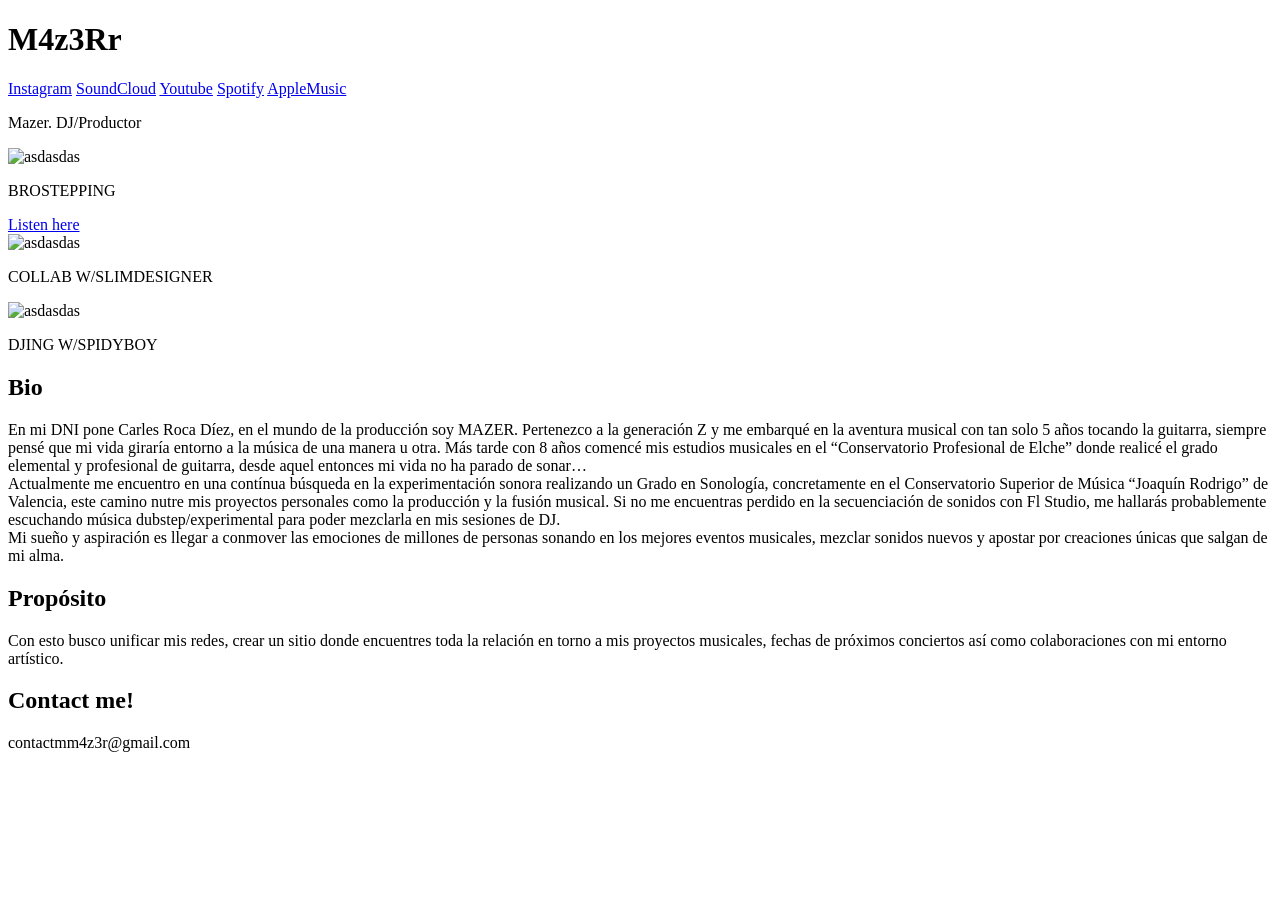
==== html/M4Z3Rr.html @ b8406f67 "Start" ====
<!DOCTYPE html>
<html lang="es">
  <head>
    <meta charset="UTF-8" />
    <title>M4Z3Rr</title>
    <link rel="stylesheet" href="css\style.css"/>
    <link
      href="https://fonts.googleapis.com/css2?family=Inter:wght@300;400;600;700&display=swap"
      rel="stylesheet"
    />
  </head>

  <body>
    <header>
      <div class="global">
        <div class="nombre">
          <h1>M4z3Rr</h1>
        </div>

        <div class="redes">
          <nav>
            <a
              href="https://www.instagram.com/mm4zer/"
              target="_blank"
              rel="noopener noreferrer"
              >Instagram</a
            >
            <a
              href="https://soundcloud.com/m4z3r-623345221?ref=whatsapp-image&p=a&c=1&si=0fdd82d1940a45239a0abf6e9e4c2237&utm_source=whatsapp&utm_medium=message&utm_campaign=social_sharing"
              target="_blank"
              rel="noopener noreferrer"
              >SoundCloud</a
            >
            <a
              href="https://www.youtube.com/@MM4Z3RR"
              target="_blank"
              rel="noopener noreferrer"
              >Youtube</a
            >
            <a href="#" target="_blank" rel="noopener noreferrer">Spotify</a>
            <a href="#" target="_blank" rel="noopener noreferrer">AppleMusic</a>
          </nav>
        </div>
      </div>
      <p class="productor">Mazer. DJ/Productor</p>
    </header>

    <main>
      <div class="content-box">
        <img class="portada" src="resources\portada.png" alt="asdasdas" />
        <div class="informacion">
          <p>BROSTEPPING</p>
          <a href="https://linktr.ee/mm4z3r">Listen here</a>
        </div>
      </div>
      <div class="content-box">
        <img class="portada" src="resources\m4z3r-logo-1.png" alt="asdasdas" />
        <div class="informacion">
          <p>COLLAB W/SLIMDESIGNER</p>
        </div>
      </div>
      <div class="content-box">
        <img class="portada" src="resources\m4z3r-djing-1-edited-1.png" alt="asdasdas" />
        <div class="informacion">
          <p>DJING W/SPIDYBOY</p>
        </div>
      </div>
      <!-- Cambiar esto a una nueva ventana dentro de la misma pagina -->
      <h2>Bio</h2>
      <div class="bio">
        <p>
          En mi DNI pone Carles Roca Díez, en el mundo de la producción soy
          MAZER. Pertenezco a la generación Z y me embarqué en la aventura
          musical con tan solo 5 años tocando la guitarra, siempre pensé que mi
          vida giraría entorno a la música de una manera u otra. Más tarde con 8
          años comencé mis estudios musicales en el “Conservatorio Profesional
          de Elche” donde realicé el grado elemental y profesional de guitarra,
          desde aquel entonces mi vida no ha parado de sonar… <br />
          Actualmente me encuentro en una contínua búsqueda en la
          experimentación sonora realizando un Grado en Sonología, concretamente
          en el Conservatorio Superior de Música “Joaquín Rodrigo” de Valencia,
          este camino nutre mis proyectos personales como la producción y la
          fusión musical. Si no me encuentras perdido en la secuenciación de
          sonidos con Fl Studio, me hallarás probablemente escuchando música
          dubstep/experimental para poder mezclarla en mis sesiones de DJ.
          <br />
          Mi sueño y aspiración es llegar a conmover las emociones de millones
          de personas sonando en los mejores eventos musicales, mezclar sonidos
          nuevos y apostar por creaciones únicas que salgan de mi alma.
        </p>
      </div>
      <h2>Propósito</h2>
      <div class="bio">
        <p>
          Con esto busco unificar mis redes, crear un sitio donde encuentres
          toda la relación en torno a mis proyectos musicales, fechas de
          próximos conciertos así como colaboraciones con mi entorno artístico.
        </p>
      </div>
      <h2>Contact me!</h2>
      <div class="bio">
        <p>contactmm4z3r@gmail.com</p>
      </div>
    </main>
  </body>
</html>
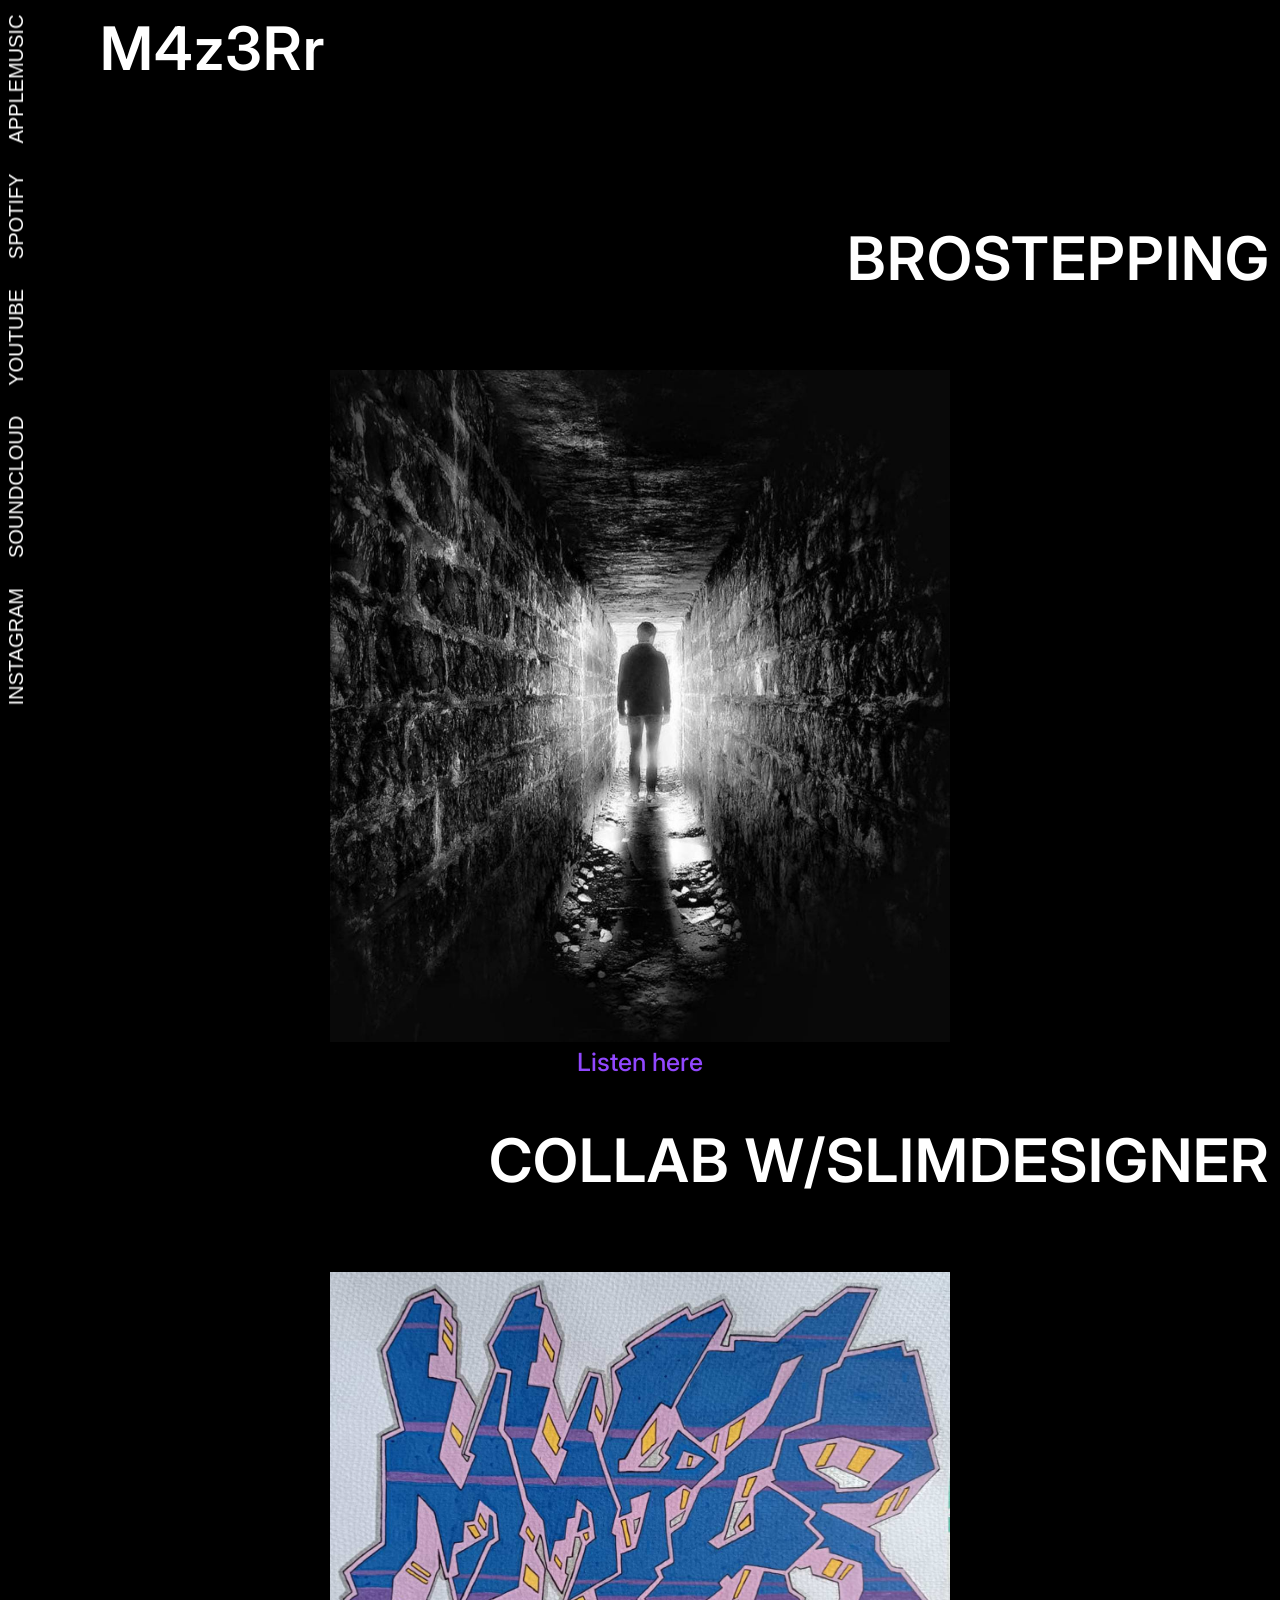
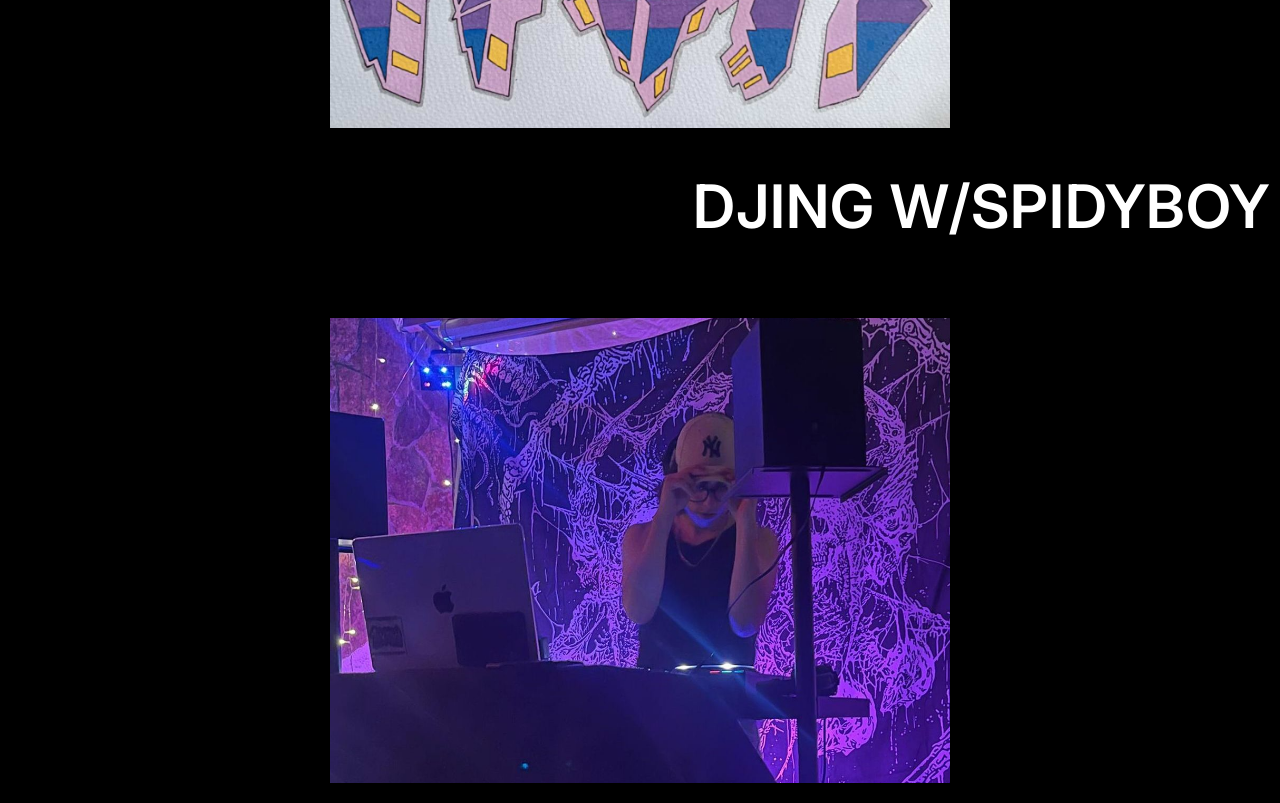
==== commit b14dcb36: "visual changes" ====
--- a/html/M4Z3Rr.html
+++ b/html/M4Z3Rr.html
@@ -1,106 +1,107 @@
 <!DOCTYPE html>
 <html lang="es">
-  <head>
-    <meta charset="UTF-8" />
-    <title>M4Z3Rr</title>
-    <link rel="stylesheet" href="css\style.css"/>
-    <link
-      href="https://fonts.googleapis.com/css2?family=Inter:wght@300;400;600;700&display=swap"
-      rel="stylesheet"
-    />
-  </head>
 
-  <body>
-    <header>
-      <div class="global">
-        <div class="nombre">
-          <h1>M4z3Rr</h1>
-        </div>
+<head>
+  <meta charset="UTF-8" />
+  <title>M4Z3Rr</title>
+  <link rel="stylesheet" href="\css\style.css" />
+  <link href="https://fonts.googleapis.com/css2?family=Inter:wght@300;400;600;700&display=swap" rel="stylesheet" />
+</head>
 
-        <div class="redes">
-          <nav>
-            <a
-              href="https://www.instagram.com/mm4zer/"
-              target="_blank"
-              rel="noopener noreferrer"
-              >Instagram</a
-            >
-            <a
-              href="https://soundcloud.com/m4z3r-623345221?ref=whatsapp-image&p=a&c=1&si=0fdd82d1940a45239a0abf6e9e4c2237&utm_source=whatsapp&utm_medium=message&utm_campaign=social_sharing"
-              target="_blank"
-              rel="noopener noreferrer"
-              >SoundCloud</a
-            >
-            <a
-              href="https://www.youtube.com/@MM4Z3RR"
-              target="_blank"
-              rel="noopener noreferrer"
-              >Youtube</a
-            >
-            <a href="#" target="_blank" rel="noopener noreferrer">Spotify</a>
-            <a href="#" target="_blank" rel="noopener noreferrer">AppleMusic</a>
-          </nav>
-        </div>
+<body>
+
+  <header>
+    <div class="global">
+      <div class="nombre">
+        <h1>M4z3Rr</h1>
       </div>
-      <p class="productor">Mazer. DJ/Productor</p>
-    </header>
+      <!--
+      <div class="redes">
+        <nav>
+          <a href="https://www.instagram.com/mm4zer/" target="_blank" rel="noopener noreferrer">Instagram</a>
+          <a href="https://soundcloud.com/m4z3r-623345221?ref=whatsapp-image&p=a&c=1&si=0fdd82d1940a45239a0abf6e9e4c2237&utm_source=whatsapp&utm_medium=message&utm_campaign=social_sharing"
+            target="_blank" rel="noopener noreferrer">SoundCloud</a>
+          <a href="https://www.youtube.com/@MM4Z3RR" target="_blank" rel="noopener noreferrer">Youtube</a>
+          <a href="#" target="_blank" rel="noopener noreferrer">Spotify</a>
+          <a href="#" target="_blank" rel="noopener noreferrer">AppleMusic</a>
+        </nav>
+      </div>
+      -->
+    </div>
+  </header>
 
-    <main>
-      <div class="content-box">
-        <img class="portada" src="resources\portada.png" alt="asdasdas" />
-        <div class="informacion">
-          <p>BROSTEPPING</p>
-          <a href="https://linktr.ee/mm4z3r">Listen here</a>
-        </div>
-      </div>
-      <div class="content-box">
-        <img class="portada" src="resources\m4z3r-logo-1.png" alt="asdasdas" />
-        <div class="informacion">
-          <p>COLLAB W/SLIMDESIGNER</p>
-        </div>
-      </div>
-      <div class="content-box">
-        <img class="portada" src="resources\m4z3r-djing-1-edited-1.png" alt="asdasdas" />
-        <div class="informacion">
-          <p>DJING W/SPIDYBOY</p>
-        </div>
-      </div>
-      <!-- Cambiar esto a una nueva ventana dentro de la misma pagina -->
-      <h2>Bio</h2>
-      <div class="bio">
-        <p>
-          En mi DNI pone Carles Roca Díez, en el mundo de la producción soy
-          MAZER. Pertenezco a la generación Z y me embarqué en la aventura
-          musical con tan solo 5 años tocando la guitarra, siempre pensé que mi
-          vida giraría entorno a la música de una manera u otra. Más tarde con 8
-          años comencé mis estudios musicales en el “Conservatorio Profesional
-          de Elche” donde realicé el grado elemental y profesional de guitarra,
-          desde aquel entonces mi vida no ha parado de sonar… <br />
-          Actualmente me encuentro en una contínua búsqueda en la
-          experimentación sonora realizando un Grado en Sonología, concretamente
-          en el Conservatorio Superior de Música “Joaquín Rodrigo” de Valencia,
-          este camino nutre mis proyectos personales como la producción y la
-          fusión musical. Si no me encuentras perdido en la secuenciación de
-          sonidos con Fl Studio, me hallarás probablemente escuchando música
-          dubstep/experimental para poder mezclarla en mis sesiones de DJ.
-          <br />
-          Mi sueño y aspiración es llegar a conmover las emociones de millones
-          de personas sonando en los mejores eventos musicales, mezclar sonidos
-          nuevos y apostar por creaciones únicas que salgan de mi alma.
-        </p>
-      </div>
-      <h2>Propósito</h2>
-      <div class="bio">
-        <p>
-          Con esto busco unificar mis redes, crear un sitio donde encuentres
-          toda la relación en torno a mis proyectos musicales, fechas de
-          próximos conciertos así como colaboraciones con mi entorno artístico.
-        </p>
-      </div>
-      <h2>Contact me!</h2>
-      <div class="bio">
-        <p>contactmm4z3r@gmail.com</p>
-      </div>
-    </main>
-  </body>
-</html>
+  <div class="side-menu">
+    <a href="https://www.instagram.com/mm4zer/" target="_blank" rel="noopener noreferrer">INSTAGRAM</a>
+    <a href="https://soundcloud.com/m4z3r-623345221?ref=whatsapp-image&p=a&c=1&si=0fdd82d1940a45239a0abf6e9e4c2237&utm_source=whatsapp&utm_medium=message&utm_campaign=social_sharing"
+      target="_blank" rel="noopener noreferrer">SOUNDCLOUD</a>
+    <a href="https://www.youtube.com/@MM4Z3RR" target="_blank" rel="noopener noreferrer">YOUTUBE</a>
+    <a href="#" target="_blank" rel="noopener noreferrer">SPOTIFY</a>
+    <a href="#" target="_blank" rel="noopener noreferrer">APPLEMUSIC</a>
+  </div>
+  <main>
+    <div class="box-title">
+      <h2 class="title-section">BROSTEPPING</h2>
+    </div>
+    <div class="content-box">
+      <img class="portada" src="\resources\portada.png" alt="BROSTEPPING" />
+      <a href="https://linktr.ee/mm4z3r">Listen here</a>
+    </div>
+
+
+    <div class="box-title">
+      <h2 class="title-section">COLLAB W/SLIMDESIGNER</h2>
+    </div>
+    <div class="content-box">
+      <img class="portada" src="\resources\m4z3r-logo-1.png" alt="COLLAB W/SLIMDESIGNER" />
+    </div>
+
+
+    <div class="box-title">
+      <h2 class="title-section">DJING W/SPIDYBOY</h2>
+    </div>
+    <div class="content-box">
+      <img class="portada" src="\resources\m4z3r-djing-1-edited-1.png" alt="DJING W/SPIDYBOY" />
+    </div>
+
+    <!-- Cambiar esto a una nueva ventana dentro de la misma pagina -->
+    <!--
+    <h2>Bio</h2>
+    <div class="bio">
+      <p>
+        En mi DNI pone Carles Roca Díez, en el mundo de la producción soy
+        MAZER. Pertenezco a la generación Z y me embarqué en la aventura
+        musical con tan solo 5 años tocando la guitarra, siempre pensé que mi
+        vida giraría entorno a la música de una manera u otra. Más tarde con 8
+        años comencé mis estudios musicales en el “Conservatorio Profesional
+        de Elche” donde realicé el grado elemental y profesional de guitarra,
+        desde aquel entonces mi vida no ha parado de sonar… <br />
+        Actualmente me encuentro en una contínua búsqueda en la
+        experimentación sonora realizando un Grado en Sonología, concretamente
+        en el Conservatorio Superior de Música “Joaquín Rodrigo” de Valencia,
+        este camino nutre mis proyectos personales como la producción y la
+        fusión musical. Si no me encuentras perdido en la secuenciación de
+        sonidos con Fl Studio, me hallarás probablemente escuchando música
+        dubstep/experimental para poder mezclarla en mis sesiones de DJ.
+        <br />
+        Mi sueño y aspiración es llegar a conmover las emociones de millones
+        de personas sonando en los mejores eventos musicales, mezclar sonidos
+        nuevos y apostar por creaciones únicas que salgan de mi alma.
+      </p>
+    </div>
+    <h2>Propósito</h2>
+    <div class="bio">
+      <p>
+        Con esto busco unificar mis redes, crear un sitio donde encuentres
+        toda la relación en torno a mis proyectos musicales, fechas de
+        próximos conciertos así como colaboraciones con mi entorno artístico.
+      </p>
+    </div>
+    <h2>Contact me!</h2>
+    <div class="bio">
+      <p>contactmm4z3r@gmail.com</p>
+    </div>
+    -->
+  </main>
+</body>
+
+</html>
